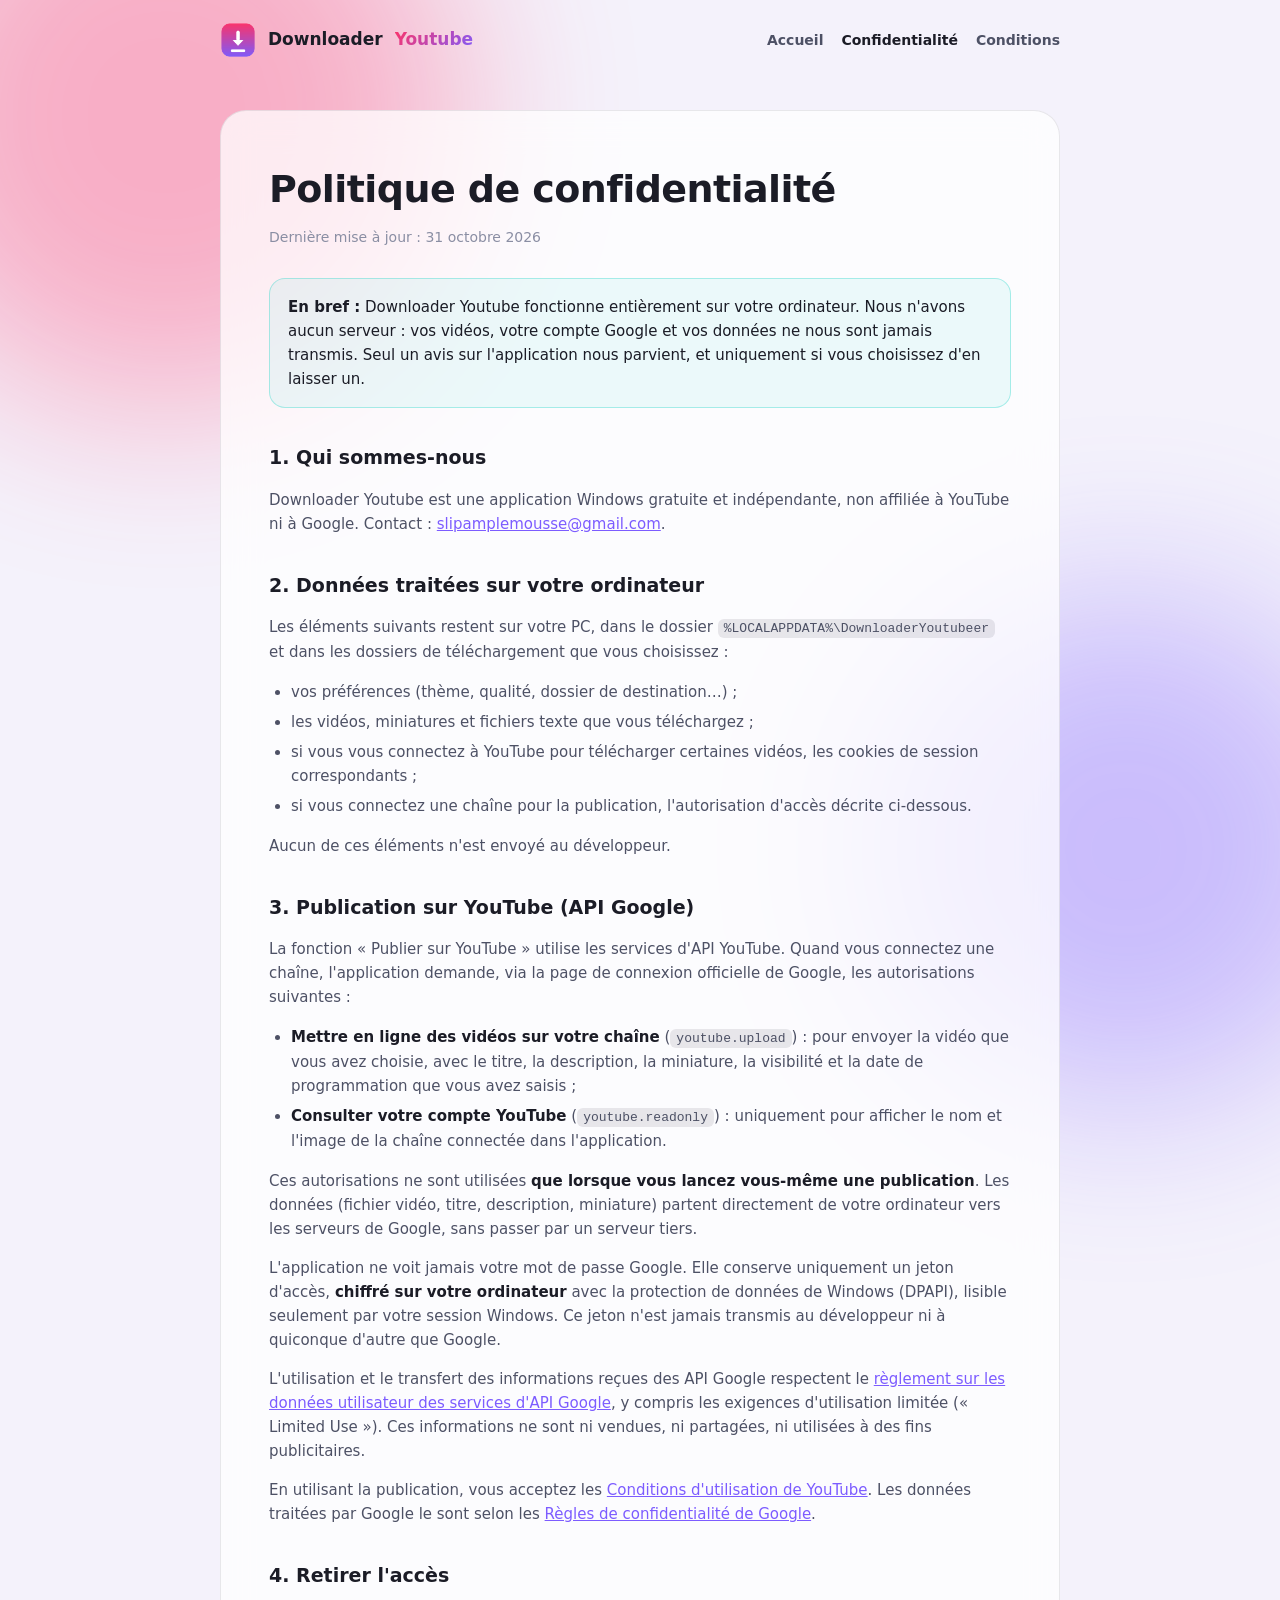
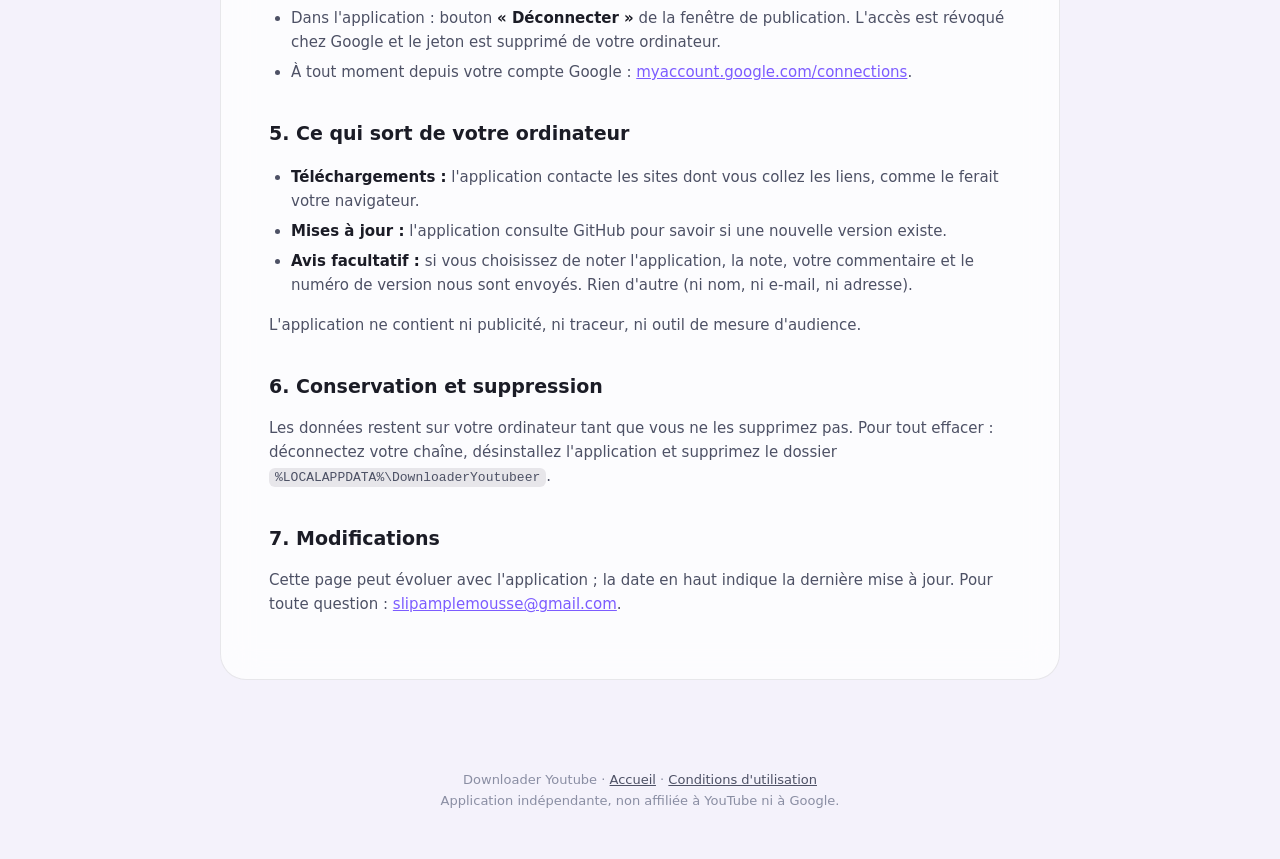
==== docs/privacy.html @ ba8e4ca8 "Add website (home, privacy policy, terms); move feedback webhook out of source docs/ is served by Gi" ====
<!doctype html>
<html lang="fr">
<head>
<meta charset="utf-8">
<meta name="viewport" content="width=device-width, initial-scale=1">
<title>Confidentialité · Downloader Youtube</title>
<link rel="icon" href="icon.png">
<link rel="stylesheet" href="style.css">
</head>
<body>
<div class="wrap">
  <nav>
    <a class="brand" href="./"><img src="icon.png" alt="">Downloader <span>Youtube</span></a>
    <div class="links">
      <a href="./">Accueil</a>
      <a href="privacy.html" class="active">Confidentialité</a>
      <a href="terms.html">Conditions</a>
    </div>
  </nav>

  <article class="doc">
    <h1>Politique de confidentialité</h1>
    <p class="updated">Dernière mise à jour : 31 octobre 2026</p>

    <div class="callout"><p><strong>En bref :</strong> Downloader Youtube fonctionne entièrement sur votre ordinateur. Nous n'avons aucun serveur : vos vidéos, votre compte Google et vos données ne nous sont jamais transmis. Seul un avis sur l'application nous parvient, et uniquement si vous choisissez d'en laisser un.</p></div>

    <h2>1. Qui sommes-nous</h2>
    <p>Downloader Youtube est une application Windows gratuite et indépendante, non affiliée à YouTube ni à Google. Contact : <a href="mailto:slipamplemousse@gmail.com">slipamplemousse@gmail.com</a>.</p>

    <h2>2. Données traitées sur votre ordinateur</h2>
    <p>Les éléments suivants restent sur votre PC, dans le dossier <code>%LOCALAPPDATA%\DownloaderYoutubeer</code> et dans les dossiers de téléchargement que vous choisissez :</p>
    <ul>
      <li>vos préférences (thème, qualité, dossier de destination…) ;</li>
      <li>les vidéos, miniatures et fichiers texte que vous téléchargez ;</li>
      <li>si vous vous connectez à YouTube pour télécharger certaines vidéos, les cookies de session correspondants ;</li>
      <li>si vous connectez une chaîne pour la publication, l'autorisation d'accès décrite ci-dessous.</li>
    </ul>
    <p>Aucun de ces éléments n'est envoyé au développeur.</p>

    <h2>3. Publication sur YouTube (API Google)</h2>
    <p>La fonction « Publier sur YouTube » utilise les services d'API YouTube. Quand vous connectez une chaîne, l'application demande, via la page de connexion officielle de Google, les autorisations suivantes :</p>
    <ul>
      <li><strong>Mettre en ligne des vidéos sur votre chaîne</strong> (<code>youtube.upload</code>) : pour envoyer la vidéo que vous avez choisie, avec le titre, la description, la miniature, la visibilité et la date de programmation que vous avez saisis ;</li>
      <li><strong>Consulter votre compte YouTube</strong> (<code>youtube.readonly</code>) : uniquement pour afficher le nom et l'image de la chaîne connectée dans l'application.</li>
    </ul>
    <p>Ces autorisations ne sont utilisées <strong>que lorsque vous lancez vous-même une publication</strong>. Les données (fichier vidéo, titre, description, miniature) partent directement de votre ordinateur vers les serveurs de Google, sans passer par un serveur tiers.</p>
    <p>L'application ne voit jamais votre mot de passe Google. Elle conserve uniquement un jeton d'accès, <strong>chiffré sur votre ordinateur</strong> avec la protection de données de Windows (DPAPI), lisible seulement par votre session Windows. Ce jeton n'est jamais transmis au développeur ni à quiconque d'autre que Google.</p>
    <p>L'utilisation et le transfert des informations reçues des API Google respectent le <a href="https://developers.google.com/terms/api-services-user-data-policy">règlement sur les données utilisateur des services d'API Google</a>, y compris les exigences d'utilisation limitée (« Limited Use »). Ces informations ne sont ni vendues, ni partagées, ni utilisées à des fins publicitaires.</p>
    <p>En utilisant la publication, vous acceptez les <a href="https://www.youtube.com/t/terms">Conditions d'utilisation de YouTube</a>. Les données traitées par Google le sont selon les <a href="https://policies.google.com/privacy">Règles de confidentialité de Google</a>.</p>

    <h2>4. Retirer l'accès</h2>
    <ul>
      <li>Dans l'application : bouton <strong>« Déconnecter »</strong> de la fenêtre de publication. L'accès est révoqué chez Google et le jeton est supprimé de votre ordinateur.</li>
      <li>À tout moment depuis votre compte Google : <a href="https://myaccount.google.com/connections">myaccount.google.com/connections</a>.</li>
    </ul>

    <h2>5. Ce qui sort de votre ordinateur</h2>
    <ul>
      <li><strong>Téléchargements :</strong> l'application contacte les sites dont vous collez les liens, comme le ferait votre navigateur.</li>
      <li><strong>Mises à jour :</strong> l'application consulte GitHub pour savoir si une nouvelle version existe.</li>
      <li><strong>Avis facultatif :</strong> si vous choisissez de noter l'application, la note, votre commentaire et le numéro de version nous sont envoyés. Rien d'autre (ni nom, ni e-mail, ni adresse).</li>
    </ul>
    <p>L'application ne contient ni publicité, ni traceur, ni outil de mesure d'audience.</p>

    <h2>6. Conservation et suppression</h2>
    <p>Les données restent sur votre ordinateur tant que vous ne les supprimez pas. Pour tout effacer : déconnectez votre chaîne, désinstallez l'application et supprimez le dossier <code>%LOCALAPPDATA%\DownloaderYoutubeer</code>.</p>

    <h2>7. Modifications</h2>
    <p>Cette page peut évoluer avec l'application ; la date en haut indique la dernière mise à jour. Pour toute question : <a href="mailto:slipamplemousse@gmail.com">slipamplemousse@gmail.com</a>.</p>
  </article>
</div>

<footer>
  <div class="wrap">
    Downloader Youtube · <a href="./">Accueil</a> · <a href="terms.html">Conditions d'utilisation</a><br>
    Application indépendante, non affiliée à YouTube ni à Google.
  </div>
</footer>
</body>
</html>
---- docs/style.css ----
:root {
  --bg: #0b0c10;
  --bg-2: #14161d;
  --card: rgba(255, 255, 255, 0.045);
  --border: rgba(255, 255, 255, 0.10);
  --text: #f5f6fa;
  --text-1: #b7bacb;
  --text-2: #7d8195;
  --accent: #ff3366;
  --accent-2: #7c5cff;
  --accent-3: #22d3c5;
  --grad: linear-gradient(135deg, var(--accent), var(--accent-2));
}
@media (prefers-color-scheme: light) {
  :root {
    --bg: #f4f2fb;
    --bg-2: #ffffff;
    --card: rgba(255, 255, 255, 0.75);
    --border: rgba(20, 20, 40, 0.09);
    --text: #1b1c26;
    --text-1: #4d5165;
    --text-2: #8a8ea3;
  }
}
* { box-sizing: border-box; }
html { scroll-behavior: smooth; }
body {
  margin: 0;
  font-family: "Segoe UI Variable", "Segoe UI", -apple-system, system-ui, sans-serif;
  background: var(--bg);
  color: var(--text);
  line-height: 1.6;
  overflow-x: hidden;
}
body::before, body::after {
  content: "";
  position: fixed;
  z-index: -1;
  border-radius: 50%;
  filter: blur(90px);
  opacity: .35;
  pointer-events: none;
}
body::before { width: 46vw; height: 46vw; top: -14vw; left: -10vw; background: var(--accent); }
body::after { width: 40vw; height: 40vw; bottom: -16vw; right: -8vw; background: var(--accent-2); }

a { color: var(--accent-2); }
.wrap { max-width: 880px; margin: 0 auto; padding: 0 20px; }

nav {
  display: flex; align-items: center; justify-content: space-between; gap: 16px;
  padding: 22px 0;
}
.brand { display: flex; align-items: center; gap: 12px; font-weight: 800; font-size: 17px; color: var(--text); text-decoration: none; }
.brand img { width: 36px; height: 36px; border-radius: 10px; }
.brand span { background: var(--grad); -webkit-background-clip: text; background-clip: text; color: transparent; }
nav .links { display: flex; gap: 18px; flex-wrap: wrap; }
nav .links a { color: var(--text-1); text-decoration: none; font-size: 14px; font-weight: 600; }
nav .links a:hover, nav .links a.active { color: var(--text); }

.hero { text-align: center; padding: 70px 0 50px; }
.eyebrow { text-transform: uppercase; letter-spacing: .2em; font-size: 12px; font-weight: 700; color: var(--text-2); margin: 0 0 14px; }
.hero h1 { font-size: clamp(36px, 7vw, 62px); line-height: 1.05; letter-spacing: -0.02em; margin: 0 0 18px; }
.hero h1 span { background: var(--grad); -webkit-background-clip: text; background-clip: text; color: transparent; }
.hero p { color: var(--text-1); font-size: 18px; max-width: 560px; margin: 0 auto 34px; }
.btn {
  display: inline-flex; align-items: center; gap: 10px;
  padding: 16px 32px; border-radius: 999px;
  background: var(--grad); color: #fff; font-weight: 700; text-decoration: none;
  box-shadow: 0 16px 36px -14px rgba(255, 51, 102, .6);
  transition: transform .2s;
}
.btn:hover { transform: translateY(-2px); }
.btn svg { width: 18px; height: 18px; }
.hint { display: block; margin-top: 14px; font-size: 13px; color: var(--text-2); }

.features { display: grid; grid-template-columns: repeat(auto-fit, minmax(240px, 1fr)); gap: 14px; padding: 20px 0 60px; }
.feature {
  padding: 22px; border-radius: 20px;
  background: var(--card); border: 1px solid var(--border); backdrop-filter: blur(16px);
}
.feature h3 { margin: 0 0 6px; font-size: 16px; }
.feature p { margin: 0; color: var(--text-1); font-size: 14px; }
.feature .ico {
  width: 40px; height: 40px; border-radius: 12px; margin-bottom: 14px;
  display: flex; align-items: center; justify-content: center; color: #fff; background: var(--grad);
}
.feature .ico svg { width: 20px; height: 20px; }

.doc {
  margin: 30px 0 60px;
  padding: clamp(24px, 5vw, 48px);
  border-radius: 26px;
  background: var(--card); border: 1px solid var(--border); backdrop-filter: blur(18px);
}
.doc h1 { margin: 0 0 6px; font-size: clamp(28px, 5vw, 38px); letter-spacing: -0.015em; }
.doc .updated { margin: 0 0 30px; color: var(--text-2); font-size: 14px; }
.doc h2 { margin: 34px 0 10px; font-size: 19px; }
.doc p, .doc li { color: var(--text-1); font-size: 15px; }
.doc ul { padding-left: 22px; }
.doc li { margin: 6px 0; }
.doc strong { color: var(--text); }
.doc code { font-size: 13px; padding: 2px 6px; border-radius: 6px; background: var(--border); }
.callout {
  padding: 16px 18px; border-radius: 16px; margin: 18px 0;
  border: 1px solid rgba(34, 211, 197, .35); background: rgba(34, 211, 197, .08);
}
.callout p { margin: 0; color: var(--text); }

footer { padding: 30px 0 50px; text-align: center; color: var(--text-2); font-size: 13px; }
footer a { color: var(--text-1); }
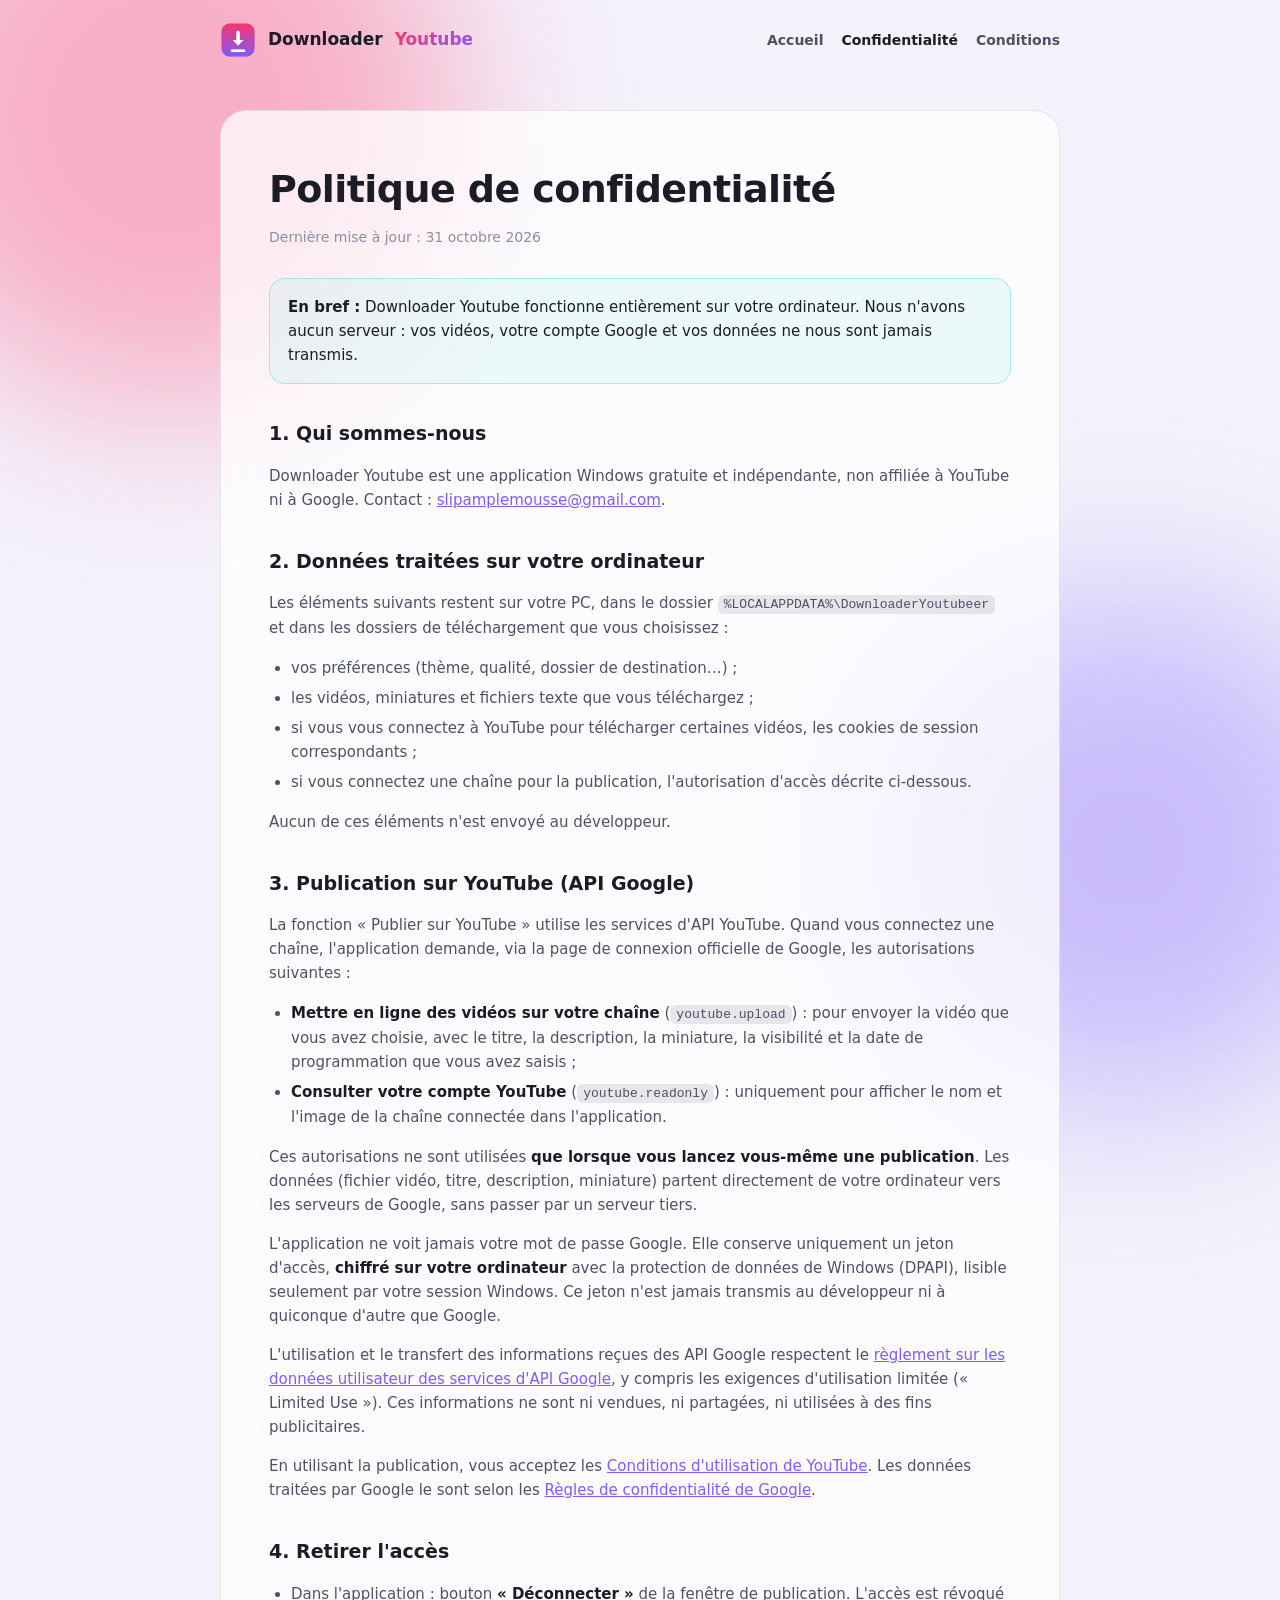
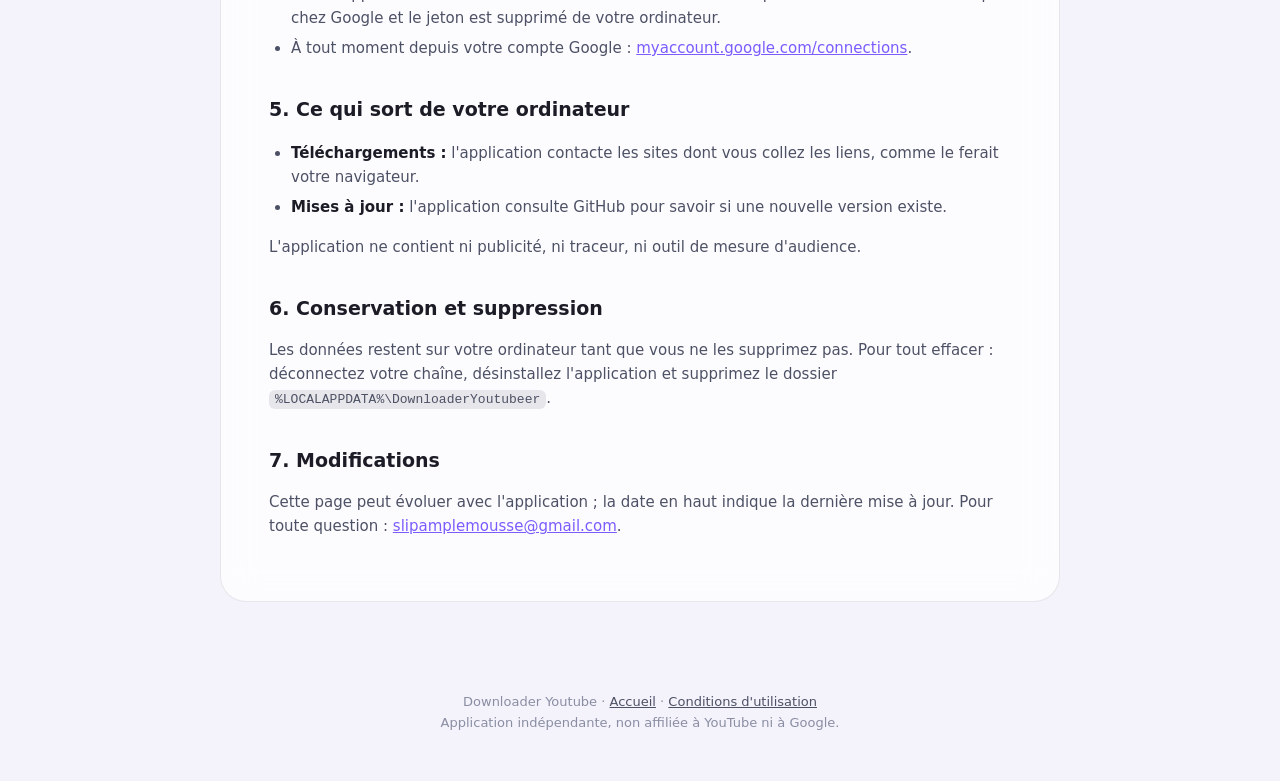
==== commit 7d4738fc: "Publish to YouTube after a download; remove the rating system (v1.44) "Publier sur YouTube" on the r" ====
--- a/docs/privacy.html
+++ b/docs/privacy.html
@@ -22,7 +22,7 @@
     <h1>Politique de confidentialité</h1>
     <p class="updated">Dernière mise à jour : 31 octobre 2026</p>
 
-    <div class="callout"><p><strong>En bref :</strong> Downloader Youtube fonctionne entièrement sur votre ordinateur. Nous n'avons aucun serveur : vos vidéos, votre compte Google et vos données ne nous sont jamais transmis. Seul un avis sur l'application nous parvient, et uniquement si vous choisissez d'en laisser un.</p></div>
+    <div class="callout"><p><strong>En bref :</strong> Downloader Youtube fonctionne entièrement sur votre ordinateur. Nous n'avons aucun serveur : vos vidéos, votre compte Google et vos données ne nous sont jamais transmis.</p></div>
 
     <h2>1. Qui sommes-nous</h2>
     <p>Downloader Youtube est une application Windows gratuite et indépendante, non affiliée à YouTube ni à Google. Contact : <a href="mailto:slipamplemousse@gmail.com">slipamplemousse@gmail.com</a>.</p>
@@ -58,7 +58,6 @@
     <ul>
       <li><strong>Téléchargements :</strong> l'application contacte les sites dont vous collez les liens, comme le ferait votre navigateur.</li>
       <li><strong>Mises à jour :</strong> l'application consulte GitHub pour savoir si une nouvelle version existe.</li>
-      <li><strong>Avis facultatif :</strong> si vous choisissez de noter l'application, la note, votre commentaire et le numéro de version nous sont envoyés. Rien d'autre (ni nom, ni e-mail, ni adresse).</li>
     </ul>
     <p>L'application ne contient ni publicité, ni traceur, ni outil de mesure d'audience.</p>
 
